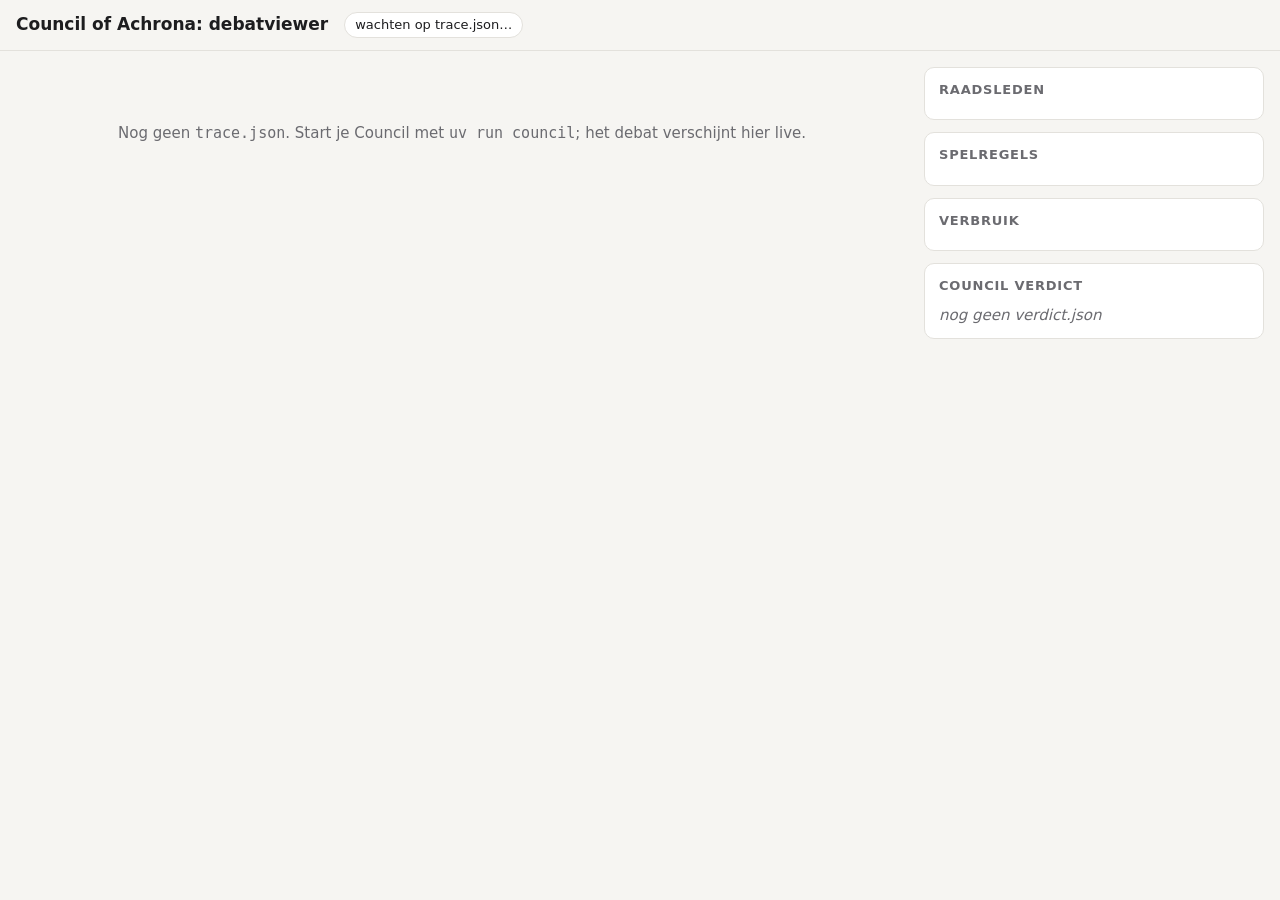
==== viewer.html @ c3563816 "Initial commit" ====
<!doctype html>
<html lang="nl">
<head>
<meta charset="utf-8">
<meta name="viewport" content="width=device-width, initial-scale=1">
<title>Council-debatviewer</title>
<style>
  :root {
    --bg: #f6f5f2; --paneel: #ffffff; --tekst: #1d1d1f; --zacht: #6b6b70; --lijn: #e3e1dc;
    --waarschuwing: #b45309; --fout: #b91c1c; --ok: #15803d;
    --archmage: #6d4aff; --engineer: #c2780a; --guardian_keeper: #0b84c4; --historian: #8a5a12;
    --oracle: #c0266d; --beast_master: #15803d; --koning: #475569; --mens: #b91c1c;
  }
  @media (prefers-color-scheme: dark) {
    :root:not([data-theme="light"]) {
      --bg: #141416; --paneel: #1d1d21; --tekst: #ececef; --zacht: #9a9aa3; --lijn: #2e2e34;
      --waarschuwing: #f59e0b; --fout: #f87171; --ok: #4ade80;
      --archmage: #a28bff; --engineer: #fbbf24; --guardian_keeper: #38bdf8; --historian: #d6a35c;
      --oracle: #f472b6; --beast_master: #4ade80; --koning: #a3b1c6; --mens: #f87171;
    }
  }
  * { box-sizing: border-box; }
  body { margin: 0; background: var(--bg); color: var(--tekst); font: 15px/1.5 system-ui, -apple-system, "Segoe UI", sans-serif; }
  header { position: sticky; top: 0; z-index: 2; background: var(--bg); border-bottom: 1px solid var(--lijn); padding: 12px 16px; display: flex; flex-wrap: wrap; gap: 8px 16px; align-items: center; }
  header h1 { font-size: 17px; margin: 0; font-weight: 650; }
  .pil { font-size: 13px; padding: 2px 10px; border-radius: 999px; border: 1px solid var(--lijn); background: var(--paneel); }
  .pil.bezig { border-color: var(--waarschuwing); color: var(--waarschuwing); }
  .pil.klaar { border-color: var(--ok); color: var(--ok); }
  .runid { color: var(--zacht); font-size: 12px; font-family: ui-monospace, monospace; word-break: break-all; }
  main { display: grid; grid-template-columns: minmax(0, 1fr) 340px; gap: 16px; padding: 16px; max-width: 1400px; margin: 0 auto; }
  @media (max-width: 900px) { main { grid-template-columns: minmax(0, 1fr); } aside { order: -1; } }
  .ronde { margin: 18px 0 8px; font-size: 12px; text-transform: uppercase; letter-spacing: .08em; color: var(--zacht); }
  .beurt { background: var(--paneel); border: 1px solid var(--lijn); border-left: 4px solid var(--kleur); border-radius: 10px; padding: 10px 14px; margin: 8px 0; }
  .beurt .wie { font-weight: 650; color: var(--kleur); font-size: 14px; display: flex; gap: 8px; align-items: baseline; flex-wrap: wrap; }
  .beurt .nr { color: var(--zacht); font-weight: 400; font-size: 12px; }
  .beurt .tekst { margin-top: 4px; overflow-wrap: anywhere; }
  .klein { background: transparent; border-style: dashed; padding: 6px 12px; font-size: 13px; color: var(--zacht); }
  .klein code { color: var(--tekst); }
  .vlag { color: var(--fout); font-weight: 600; font-size: 12px; }
  .id { display: inline-block; font-family: ui-monospace, monospace; font-size: 12px; padding: 0 5px; border-radius: 5px; background: color-mix(in srgb, var(--kleur-id) 16%, transparent); color: var(--kleur-id); border: 1px solid color-mix(in srgb, var(--kleur-id) 40%, transparent); }
  .id.raar { outline: 2px dotted var(--waarschuwing); }
  .denkt { border-style: dashed; animation: puls 1.4s ease-in-out infinite; }
  @keyframes puls { 50% { opacity: .55; } }
  aside section { background: var(--paneel); border: 1px solid var(--lijn); border-radius: 10px; padding: 12px 14px; margin-bottom: 12px; }
  aside h2 { font-size: 13px; text-transform: uppercase; letter-spacing: .06em; color: var(--zacht); margin: 0 0 8px; }
  .lid { display: grid; grid-template-columns: 12px 1fr auto; gap: 8px; align-items: center; font-size: 14px; padding: 2px 0; }
  .stip { width: 12px; height: 12px; border-radius: 50%; background: var(--kleur); }
  .getal { color: var(--zacht); font-size: 12px; font-variant-numeric: tabular-nums; }
  table { width: 100%; border-collapse: collapse; font-size: 13px; font-variant-numeric: tabular-nums; }
  td { padding: 2px 0; } td:last-child { text-align: right; }
  .check { font-size: 13px; padding: 2px 0; }
  .check.ok::before { content: "✓ "; color: var(--ok); }
  .check.fout::before { content: "✗ "; color: var(--fout); }
  .check.let::before { content: "! "; color: var(--waarschuwing); }
  .slot { margin: 6px 0; font-size: 13px; }
  .slot b { display: block; font-size: 12px; color: var(--zacht); text-transform: uppercase; letter-spacing: .05em; }
  .leeg { color: var(--zacht); font-style: italic; }
  ol { padding-left: 18px; margin: 4px 0; font-size: 13px; }
  .melding { padding: 40px 16px; text-align: center; color: var(--zacht); }
</style>
</head>
<body>
<header>
  <h1>Council of Achrona: debatviewer</h1>
  <span id="status" class="pil">wachten op trace.json…</span>
  <span id="runid" class="runid"></span>
</header>
<main>
  <div id="debat"><p class="melding">Nog geen <code>trace.json</code>. Start je Council met <code>uv run council</code>; het debat verschijnt hier live.</p></div>
  <aside>
    <section><h2>Raadsleden</h2><div id="leden"></div></section>
    <section><h2>Spelregels</h2><div id="checks"></div></section>
    <section><h2>Verbruik</h2><div id="verbruik"></div></section>
    <section><h2>Council Verdict</h2><div id="verdict"><span class="leeg">nog geen verdict.json</span></div></section>
  </aside>
</main>
<script>
const NAMEN = { archmage: "Archmage", engineer: "Engineer", guardian_keeper: "Guardian Keeper", historian: "Historian",
  oracle: "Oracle", beast_master: "Beast Master", koning: "Koning", mens: "Mens" };
const BEURTENBUDGET = 10;
const PREFIX = { ARC: "archmage", ENG: "engineer", GUA: "guardian_keeper", HIS: "historian", ORA: "oracle", BEA: "beast_master" };
const ID_RE = /\b(ARC|ENG|GUA|HIS|ORA|BEA)([-\u2010-\u2015\u2212])(\d{3})\b/g;
let vorige = "";

const esc = s => String(s ?? "").replace(/[&<>"]/g, c => ({ "&": "&amp;", "<": "&lt;", ">": "&gt;", '"': "&quot;" }[c]));
const kleur = rol => `var(--${NAMEN[rol] ? rol : "koning"})`;

function opmaak(tekst) {
  return esc(tekst)
    .replace(/^#{1,4}\s*(.+)$/gm, "<strong>$1</strong>")
    .replace(/\*\*(.+?)\*\*/g, "<strong>$1</strong>")
    .replace(ID_RE, (m, p, streep, n) => {
      const raar = streep !== "-";
      return `<span class="id${raar ? " raar" : ""}" style="--kleur-id:${kleur(PREFIX[p])}" title="${raar ? "Geen gewoon koppelteken: dit ID faalt op het schema" : NAMEN[PREFIX[p]]}">${p}-${n}</span>`;
    })
    .replace(/\n/g, "<br>");
}

function ids(tekst) {
  return [...String(tekst ?? "").matchAll(ID_RE)].map(m => ({ id: `${m[1]}-${m[3]}`, raar: m[2] !== "-" }));
}

function render(trace, verdict) {
  const status = document.getElementById("status");
  const bezig = trace.status === "bezig";
  status.className = "pil " + (bezig ? "bezig" : "klaar");
  status.textContent = bezig ? `bezig${trace.aan_het_woord ? " · " + (NAMEN[trace.aan_het_woord] || trace.aan_het_woord) + " is aan het woord" : ""}` : "klaar";
  document.getElementById("runid").textContent = trace.run_id || "";

  // Debat per ronde
  const beurten = trace.beurten || [];
  let html = "", ronde = null;
  const telling = {}, padfouten = [], koningTools = [], vreemdeIds = [], zonderRoutering = [];
  let toegewezen = null, raadslidBeurten = 0;
  for (const b of beurten) {
    if (b.ronde !== ronde) {
      ronde = b.ronde;
      html += `<div class="ronde">${ronde === 0 ? "Voorbereiding" : b.spreker === "koning" && b.soort === "bericht" ? "Koning" : "Ronde " + ronde}</div>`;
    }
    const t = telling[b.spreker] ??= { berichten: 0, tools: 0, ids: new Set() };
    const stijl = `style="--kleur:${kleur(b.spreker)}"`;
    if (b.soort === "routering") {
      toegewezen = b.aan;
      const wie = `<span style="color:${kleur(b.spreker)}">${esc(NAMEN[b.spreker] || b.spreker)}</span>`;
      const open = (b.open_vragen || []).length ? `<br>Open vragen: ${b.open_vragen.map(v => opmaak(v)).join(" · ")}` : "";
      html += b.aan
        ? `<div class="beurt klein" ${stijl}>${wie} → <b style="color:${kleur(b.aan)}">${esc(NAMEN[b.aan] || b.aan)}</b>: ${opmaak(b.vraag)}<br>Waarom: ${opmaak(b.reden)}${open}</div>`
        : `<div class="beurt klein" ${stijl}>${wie} stopt het debat. Waarom: ${opmaak(b.reden)}${open}</div>`;
      continue;
    }
    if (b.soort === "bericht" && NAMEN[b.spreker] && !["koning", "mens"].includes(b.spreker)) {
      raadslidBeurten++;
      if (toegewezen !== b.spreker) zonderRoutering.push(b.nr);
      toegewezen = null;
    }
    if (b.soort === "bericht") {
      t.berichten++;
      for (const x of ids(b.tekst)) { t.ids.add(x.id); if (x.raar) vreemdeIds.push(x.id); }
      html += `<div class="beurt" ${stijl}><div class="wie">${esc(NAMEN[b.spreker] || b.spreker)}<span class="nr">#${b.nr}${b.aan ? " → " + esc(NAMEN[b.aan] || b.aan) : ""}</span></div><div class="tekst">${opmaak(b.tekst)}</div></div>`;
    } else {
      t.tools++;
      let vlag = "";
      if (b.soort === "toolcall") {
        if (b.spreker === "koning") { koningTools.push(b.nr); vlag = ` <span class="vlag">Koning leest een Kennisbron</span>`; }
        else if (b.pad && !b.pad.includes(`/${b.spreker}/`)) { padfouten.push(b.nr); vlag = ` <span class="vlag">pad van een andere Rol</span>`; }
      }
      if (b.soort === "bestand" && b.bestand && !b.bestand.startsWith(b.spreker + "/")) { padfouten.push(b.nr); vlag = ` <span class="vlag">bestand van een andere Rol</span>`; }
      const wat = b.soort === "toolcall"
        ? `🔎 <code>${esc(b.tool)}(${esc(Object.entries(b.argumenten || {}).map(([k, v]) => `${k}=${JSON.stringify(v)}`).join(", "))})</code>`
        : `📄 <code>${esc(b.bestand)}</code> in de prompt`;
      html += `<div class="beurt klein" ${stijl}><span style="color:${kleur(b.spreker)}">${esc(NAMEN[b.spreker] || b.spreker)}</span> · ${wat}${vlag}</div>`;
    }
  }
  if (bezig && trace.aan_het_woord) {
    html += `<div class="beurt denkt" style="--kleur:${kleur(trace.aan_het_woord)}"><div class="wie">${esc(NAMEN[trace.aan_het_woord] || trace.aan_het_woord)}</div><div class="tekst leeg">denkt na…</div></div>`;
  }
  for (const g of trace.geschillen || []) {
    html += `<div class="ronde">Geschil</div><div class="beurt" style="--kleur:var(--koning)"><div class="wie">${esc(g.onderwerp)}</div><div class="tekst">${Object.entries(g.standpunten || {}).map(([r, s]) => `<b style="color:${kleur(r)}">${esc(NAMEN[r] || r)}</b>: ${opmaak(s)}`).join("<br>")}<br><b>Uitkomst:</b> ${g.uitkomst ? opmaak(g.uitkomst) : '<span class="leeg">niet beslecht</span>'} ${(g.bewijs || []).map(i => opmaak(i)).join(" ")}</div></div>`;
  }
  const debat = document.getElementById("debat");
  const onderaan = window.innerHeight + window.scrollY >= document.body.scrollHeight - 80;
  debat.innerHTML = html || '<p class="melding">De run is gestart; de eerste beurt komt eraan.</p>';
  if (bezig && onderaan) window.scrollTo(0, document.body.scrollHeight);

  // Raadsleden
  document.getElementById("leden").innerHTML = [...(trace.raadsleden || []), "koning"].map(r => {
    const t = telling[r] || { berichten: 0, tools: 0, ids: new Set() };
    return `<div class="lid" style="--kleur:${kleur(r)}"><span class="stip"></span><span>${esc(NAMEN[r] || r)}</span><span class="getal">${t.berichten} ber · ${t.tools} bron · ${t.ids.size} ID's</span></div>`;
  }).join("");

  // Spelregels
  const zonderBron = (trace.raadsleden || []).filter(r => !(telling[r]?.tools));
  const checks = [
    [padfouten.length ? "fout" : "ok", padfouten.length ? `Kennisbron van een andere Rol gelezen (beurt ${padfouten.join(", ")})` : "Elk Raadslid las alleen de eigen Kennisbron"],
    [koningTools.length ? "fout" : "ok", koningTools.length ? `Koning las een Kennisbron (beurt ${koningTools.join(", ")})` : "Koning las geen Kennisbron"],
    [zonderBron.length ? "let" : "ok", zonderBron.length ? `Zonder bron: ${zonderBron.map(r => NAMEN[r] || r).join(", ")}` : "Elk Raadslid raadpleegde een bron"],
    [vreemdeIds.length ? "let" : "ok", vreemdeIds.length ? `ID's met een vreemd koppelteken: ${[...new Set(vreemdeIds)].join(", ")}` : "ID's in de juiste vorm"],
    [(trace.raadsleden || []).length >= 3 ? "ok" : "let", `${(trace.raadsleden || []).length} Rollen (minimum 3)`],
    [raadslidBeurten > BEURTENBUDGET ? "fout" : "ok", `${raadslidBeurten} van ${BEURTENBUDGET} Raadslid-beurten (Beurtenbudget)`],
    [zonderRoutering.length ? "fout" : "ok", zonderRoutering.length ? `Raadslid-beurt zonder Routering ervoor (beurt ${zonderRoutering.join(", ")})` : "Elke Raadslid-beurt had een Routering"],
  ];
  document.getElementById("checks").innerHTML = checks.map(([k, t]) => `<div class="check ${k}">${esc(t)}</div>`).join("");

  // Verbruik
  const v = trace.verbruik || {};
  document.getElementById("verbruik").innerHTML = Object.keys(v).length
    ? `<table>${Object.entries(v).map(([m, x]) => `<tr><td>${esc(m)} · ${x.beurten ?? x.calls} beurten</td><td>${(x.invoer || 0).toLocaleString("nl-BE")} in · ${(x.uitvoer || 0).toLocaleString("nl-BE")} uit</td></tr>`).join("")}</table>`
    : '<span class="leeg">nog geen calls</span>';

  // Verdict
  const vd = document.getElementById("verdict");
  if (!verdict || verdict.run_id !== trace.run_id) {
    vd.innerHTML = `<span class="leeg">${verdict ? "verdict.json hoort bij een andere run" : bezig ? "komt na de Koning" : "geen verdict.json"}</span>`;
  } else {
    const slot = (naam, s) => `<div class="slot"><b>${naam}</b>${s?.bewering ? opmaak(s.bewering) + " " + (s.bewijs || []).map(i => opmaak(i)).join(" ") : '<span class="leeg">onbekend (null)</span>'}</div>`;
    const o = verdict.oorzaak || {};
    vd.innerHTML = `<div class="slot"><b>Samenvatting</b>${verdict.samenvatting === "TODO" ? '<span class="leeg">TODO</span>' : opmaak(verdict.samenvatting)}</div>`
      + slot("Ingreep", o.ingreep) + slot("Mechanisme", o.mechanisme) + slot("Verloop", o.verloop)
      + `<div class="slot"><b>Herstelplan</b><ol>${(verdict.acties || []).map(a => `<li>${opmaak(a.actie)}</li>`).join("")}</ol></div>`
      + `<div class="slot"><b>Risico's</b><ol>${(verdict.risicos || []).map(r => `<li>${opmaak(r.risico)}</li>`).join("")}</ol></div>`;
  }
}

async function haal(pad) {
  try { const r = await fetch(pad, { cache: "no-store" }); return r.ok ? await r.text() : null; } catch { return null; }
}

async function lus() {
  const [t, v] = await Promise.all([haal("trace.json"), haal("verdict.json")]);
  if (t && t + (v || "") !== vorige) {
    vorige = t + (v || "");
    try { render(JSON.parse(t), v ? JSON.parse(v) : null); } catch { /* bestand half geschreven: volgende ronde opnieuw */ }
  }
  setTimeout(lus, 1500);
}
lus();
</script>
</body>
</html>
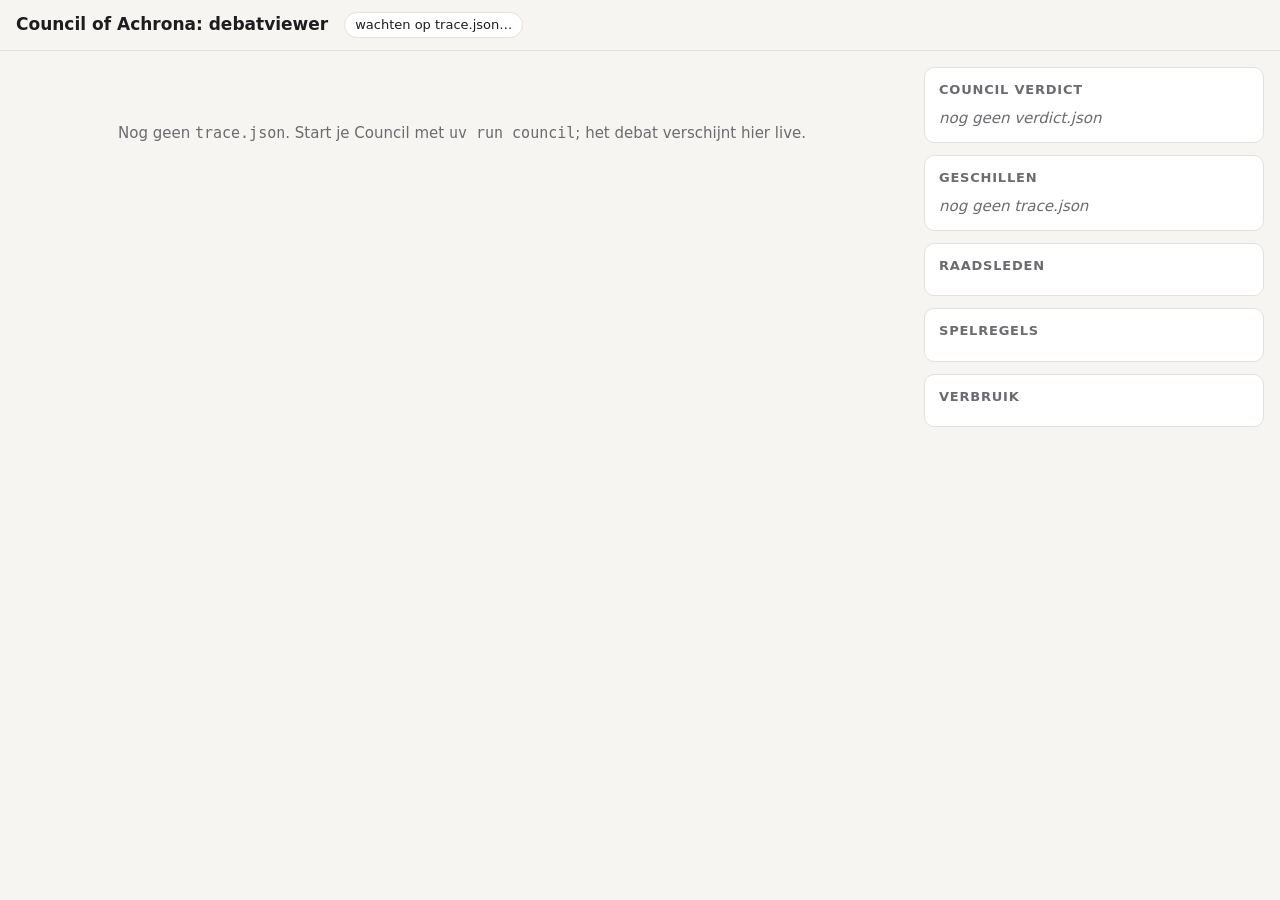
==== commit e1d9e9bf: "Viewer: dashboard met beurten/10, onderzoeksvraag, reden, open vragen, geschillen en zekerheid Co-Au" ====
--- a/viewer.html
+++ b/viewer.html
@@ -57,6 +57,41 @@
   .leeg { color: var(--zacht); font-style: italic; }
   ol { padding-left: 18px; margin: 4px 0; font-size: 13px; }
   .melding { padding: 40px 16px; text-align: center; color: var(--zacht); }
+  /* Dashboard: beurten, onderzoeksvraag, open vragen */
+  .kolom { min-width: 0; }
+  #dashboard { position: sticky; top: var(--kop, 49px); z-index: 1; background: var(--bg); padding-bottom: 8px; }
+  #dashboard:empty { display: none; }
+  .dash { display: grid; grid-template-columns: 180px minmax(0, 1.3fr) minmax(0, 1fr); gap: 12px; }
+  @media (max-width: 1100px) { #dashboard { position: static; } .dash { grid-template-columns: minmax(0, 1fr); } }
+  .kaart { background: var(--paneel); border: 1px solid var(--lijn); border-radius: 10px; padding: 12px 14px; min-width: 0; }
+  .kaart h2 { font-size: 13px; text-transform: uppercase; letter-spacing: .06em; color: var(--zacht); margin: 0 0 6px; display: flex; justify-content: space-between; gap: 8px; }
+  .groot { font-size: 34px; font-weight: 700; line-height: 1.1; font-variant-numeric: tabular-nums; }
+  .groot span { font-size: 18px; font-weight: 500; color: var(--zacht); }
+  .segmenten { display: grid; grid-template-columns: repeat(10, 1fr); gap: 3px; margin: 8px 0 6px; }
+  .segmenten i { height: 10px; border-radius: 3px; background: var(--lijn); }
+  .segmenten i.vol { background: var(--kleur); }
+  .aanwie { font-size: 13px; color: var(--zacht); }
+  .vraagtekst { font-size: 16px; font-weight: 600; margin: 4px 0 8px; overflow-wrap: anywhere; }
+  .reden { font-size: 13px; border-left: 3px solid var(--lijn); padding-left: 8px; overflow-wrap: anywhere; }
+  .reden b { display: block; font-size: 11px; text-transform: uppercase; letter-spacing: .05em; color: var(--zacht); }
+  ul.open { margin: 0; padding-left: 18px; font-size: 13px; max-height: 170px; overflow: auto; }
+  ul.open li { margin: 2px 0; overflow-wrap: anywhere; }
+  .label { font-size: 10px; font-weight: 650; text-transform: uppercase; letter-spacing: .05em; padding: 0 5px; border-radius: 4px; margin-left: 4px; vertical-align: 1px; }
+  .label.nieuw { background: color-mix(in srgb, var(--waarschuwing) 18%, transparent); color: var(--waarschuwing); }
+  .label.ok { background: color-mix(in srgb, var(--ok) 18%, transparent); color: var(--ok); }
+  .label.open { background: color-mix(in srgb, var(--fout) 15%, transparent); color: var(--fout); }
+  li.afgevinkt { text-decoration: line-through; color: var(--zacht); }
+  /* Geschillen en zekerheid */
+  .geschil { display: block; color: inherit; text-decoration: none; font-size: 13px; padding: 6px 0; border-top: 1px solid var(--lijn); }
+  .geschil:first-child { border-top: 0; padding-top: 0; }
+  .geschil:hover .onderwerp { text-decoration: underline; }
+  .geschil .onderwerp { font-weight: 600; }
+  .stipjes { display: inline-flex; gap: 3px; margin-right: 4px; vertical-align: 1px; }
+  .stipjes i { width: 8px; height: 8px; border-radius: 50%; background: var(--kleur); }
+  .zeker { display: grid; grid-template-columns: 1fr auto; gap: 8px; align-items: center; margin-top: 4px; }
+  .meter { height: 8px; background: var(--lijn); border-radius: 4px; overflow: hidden; }
+  .meter i { display: block; height: 100%; background: var(--k); border-radius: 4px; }
+  .doel { scroll-margin-top: 260px; }
 </style>
 </head>
 <body>
@@ -66,12 +101,16 @@
   <span id="runid" class="runid"></span>
 </header>
 <main>
-  <div id="debat"><p class="melding">Nog geen <code>trace.json</code>. Start je Council met <code>uv run council</code>; het debat verschijnt hier live.</p></div>
+  <div class="kolom">
+    <div id="dashboard"></div>
+    <div id="debat"><p class="melding">Nog geen <code>trace.json</code>. Start je Council met <code>uv run council</code>; het debat verschijnt hier live.</p></div>
+  </div>
   <aside>
+    <section><h2>Council Verdict</h2><div id="verdict"><span class="leeg">nog geen verdict.json</span></div></section>
+    <section><h2>Geschillen</h2><div id="geschillen"><span class="leeg">nog geen trace.json</span></div></section>
     <section><h2>Raadsleden</h2><div id="leden"></div></section>
     <section><h2>Spelregels</h2><div id="checks"></div></section>
     <section><h2>Verbruik</h2><div id="verbruik"></div></section>
-    <section><h2>Council Verdict</h2><div id="verdict"><span class="leeg">nog geen verdict.json</span></div></section>
   </aside>
 </main>
 <script>
@@ -154,13 +193,57 @@
   if (bezig && trace.aan_het_woord) {
     html += `<div class="beurt denkt" style="--kleur:${kleur(trace.aan_het_woord)}"><div class="wie">${esc(NAMEN[trace.aan_het_woord] || trace.aan_het_woord)}</div><div class="tekst leeg">denkt na…</div></div>`;
   }
-  for (const g of trace.geschillen || []) {
-    html += `<div class="ronde">Geschil</div><div class="beurt" style="--kleur:var(--koning)"><div class="wie">${esc(g.onderwerp)}</div><div class="tekst">${Object.entries(g.standpunten || {}).map(([r, s]) => `<b style="color:${kleur(r)}">${esc(NAMEN[r] || r)}</b>: ${opmaak(s)}`).join("<br>")}<br><b>Uitkomst:</b> ${g.uitkomst ? opmaak(g.uitkomst) : '<span class="leeg">niet beslecht</span>'} ${(g.bewijs || []).map(i => opmaak(i)).join(" ")}</div></div>`;
+  for (const [gi, g] of (trace.geschillen || []).entries()) {
+    html += `<div class="ronde">Geschil ${gi + 1}</div><div class="beurt doel" id="geschil-${gi + 1}" style="--kleur:var(--koning)"><div class="wie">${esc(g.onderwerp)}</div><div class="tekst">${Object.entries(g.standpunten || {}).map(([r, s]) => `<b style="color:${kleur(r)}">${esc(NAMEN[r] || r)}</b>: ${opmaak(s)}`).join("<br>")}<br><b>Uitkomst:</b> ${g.uitkomst ? opmaak(g.uitkomst) : '<span class="leeg">niet beslecht</span>'} ${(g.bewijs || []).map(i => opmaak(i)).join(" ")}</div></div>`;
   }
   const debat = document.getElementById("debat");
   const onderaan = window.innerHeight + window.scrollY >= document.body.scrollHeight - 80;
   debat.innerHTML = html || '<p class="melding">De run is gestart; de eerste beurt komt eraan.</p>';
   if (bezig && onderaan) window.scrollTo(0, document.body.scrollHeight);
+
+  // Dashboard: beurten/10, huidige onderzoeksvraag + reden, open vragen
+  const routeringen = beurten.filter(b => b.soort === "routering");
+  const laatste = routeringen.at(-1), ervoor = routeringen.at(-2);
+  const sprekers = beurten.filter(b => b.soort === "bericht" && NAMEN[b.spreker] && !["koning", "mens"].includes(b.spreker)).map(b => b.spreker);
+  const gestopt = !!laatste && laatste.aan === null;
+  const zelfGestopt = gestopt && sprekers.length < BEURTENBUDGET;
+  const vasteVolgorde = routeringen.filter(r => r.reden === "vaste volgorde").length;
+  const segmenten = Array.from({ length: BEURTENBUDGET }, (_, i) => sprekers[i]
+    ? `<i class="vol" style="--kleur:${kleur(sprekers[i])}" title="Beurt ${i + 1}: ${esc(NAMEN[sprekers[i]] || sprekers[i])}"></i>` : "<i></i>").join("");
+  const budgetTekst = gestopt
+    ? (zelfGestopt ? `Koning stopte zelf · ${BEURTENBUDGET - sprekers.length} over` : "Beurtenbudget op")
+    : `${Math.max(0, BEURTENBUDGET - sprekers.length)} beurten over`;
+
+  let vraagHtml;
+  if (!laatste) vraagHtml = '<span class="leeg">De Koning heeft nog niemand aan het woord gelaten.</span>';
+  else if (gestopt) vraagHtml = `<div class="aanwie">Routering #${laatste.nr}</div><div class="vraagtekst">De Koning stopt het debat</div><div class="reden"><b>Waarom stoppen</b>${opmaak(laatste.reden)}</div>`;
+  else vraagHtml = `<div class="aanwie">${esc(NAMEN[laatste.spreker] || laatste.spreker)} → <b style="color:${kleur(laatste.aan)}">${esc(NAMEN[laatste.aan] || laatste.aan)}</b> · routering #${laatste.nr}</div>`
+    + `<div class="vraagtekst">${opmaak(laatste.vraag)}</div>`
+    + `<div class="reden"><b>Waarom deze spreker</b>${opmaak(laatste.reden)}${laatste.reden === "vaste volgorde" ? ' <span class="vlag">de Koning kiest nog niet zelf</span>' : ""}</div>`;
+
+  const nu = laatste?.open_vragen, toen = ervoor?.open_vragen || [];
+  let openHtml, openAantal = "";
+  if (!Array.isArray(nu)) openHtml = '<span class="leeg">De Koning houdt (nog) geen open vragen bij.</span>';
+  else {
+    const afgevinkt = toen.filter(v => !nu.includes(v));
+    openAantal = String(nu.length);
+    openHtml = (nu.length
+      ? `<ul class="open">${nu.map(v => `<li>${opmaak(v)}${ervoor && !toen.includes(v) ? '<span class="label nieuw">nieuw</span>' : ""}</li>`).join("")}</ul>`
+      : '<span class="leeg">Geen open vragen meer.</span>')
+      + (afgevinkt.length ? `<div class="getal" style="margin-top:6px">Afgevinkt sinds de vorige keuze</div><ul class="open">${afgevinkt.map(v => `<li class="afgevinkt">${opmaak(v)}</li>`).join("")}</ul>` : "");
+  }
+  document.documentElement.style.setProperty("--kop", document.querySelector("header").offsetHeight + "px");
+  document.getElementById("dashboard").innerHTML = beurten.length ? `<div class="dash">
+    <div class="kaart"><h2>Beurten</h2><div class="groot">${sprekers.length}<span>/${BEURTENBUDGET}</span></div><div class="segmenten">${segmenten}</div><div class="getal">${budgetTekst}</div></div>
+    <div class="kaart"><h2>${gestopt ? "Laatste beslissing" : "Huidige onderzoeksvraag"}</h2>${vraagHtml}</div>
+    <div class="kaart"><h2><span>Open vragen</span><span>${openAantal}</span></h2>${openHtml}</div>
+  </div>` : "";
+
+  // Geschillen
+  const geschillen = trace.geschillen || [];
+  document.getElementById("geschillen").innerHTML = geschillen.length
+    ? geschillen.map((g, i) => `<a class="geschil" href="#geschil-${i + 1}"><span class="stipjes">${Object.keys(g.standpunten || {}).map(r => `<i style="--kleur:${kleur(r)}" title="${esc(NAMEN[r] || r)}"></i>`).join("")}</span><span class="onderwerp">${esc(g.onderwerp)}</span>${g.uitkomst ? '<span class="label ok">beslecht</span>' : '<span class="label open">open</span>'}<br><span class="getal">${Object.keys(g.standpunten || {}).map(r => esc(NAMEN[r] || r)).join(" vs ")}${(g.bewijs || []).length ? " · " + g.bewijs.length + " bewijs-ID's" : ""}</span></a>`).join("")
+    : `<span class="leeg">${bezig ? "De Koning vult de geschillen in na het debat." : "Geen geschillen in deze trace."}</span>`;
 
   // Raadsleden
   document.getElementById("leden").innerHTML = [...(trace.raadsleden || []), "koning"].map(r => {
@@ -178,6 +261,10 @@
     [(trace.raadsleden || []).length >= 3 ? "ok" : "let", `${(trace.raadsleden || []).length} Rollen (minimum 3)`],
     [raadslidBeurten > BEURTENBUDGET ? "fout" : "ok", `${raadslidBeurten} van ${BEURTENBUDGET} Raadslid-beurten (Beurtenbudget)`],
     [zonderRoutering.length ? "fout" : "ok", zonderRoutering.length ? `Raadslid-beurt zonder Routering ervoor (beurt ${zonderRoutering.join(", ")})` : "Elke Raadslid-beurt had een Routering"],
+    [vasteVolgorde ? "let" : "ok", vasteVolgorde ? `${vasteVolgorde} keer "vaste volgorde": de Koning kiest nog niet zelf` : "Elke Routering heeft een eigen reden"],
+    [routeringen.some(r => Array.isArray(r.open_vragen)) ? "ok" : "let", routeringen.some(r => Array.isArray(r.open_vragen)) ? "Koning houdt open vragen bij" : "Geen open vragen in de Routeringen"],
+    ...(gestopt ? [[zelfGestopt ? "ok" : "let", zelfGestopt ? "Koning stopte zelf vóór het budget op was" : "Debat stopte pas toen het budget op was"]] : []),
+    ...(!bezig ? [[geschillen.length ? "ok" : "let", geschillen.length ? `${geschillen.length} geschil(len) in de trace` : "Geen geschillen in de trace"]] : []),
   ];
   document.getElementById("checks").innerHTML = checks.map(([k, t]) => `<div class="check ${k}">${esc(t)}</div>`).join("");
 
@@ -192,12 +279,20 @@
   if (!verdict || verdict.run_id !== trace.run_id) {
     vd.innerHTML = `<span class="leeg">${verdict ? "verdict.json hoort bij een andere run" : bezig ? "komt na de Koning" : "geen verdict.json"}</span>`;
   } else {
-    const slot = (naam, s) => `<div class="slot"><b>${naam}</b>${s?.bewering ? opmaak(s.bewering) + " " + (s.bewijs || []).map(i => opmaak(i)).join(" ") : '<span class="leeg">onbekend (null)</span>'}</div>`;
+    const zekerheid = s => {
+      if (typeof s?.zekerheid !== "number") return '<div class="getal">zekerheid: niet opgegeven</div>';
+      const p = Math.round(Math.min(1, Math.max(0, s.zekerheid)) * 100);
+      const k = p >= 70 ? "var(--ok)" : p >= 40 ? "var(--waarschuwing)" : "var(--fout)";
+      return `<div class="zeker" title="zekerheid ${s.zekerheid}"><div class="meter"><i style="width:${p}%;--k:${k}"></i></div><span class="getal">${p}% zeker</span></div>`;
+    };
+    const slot = (naam, s) => `<div class="slot"><b>${naam}</b>${s?.bewering ? opmaak(s.bewering) + " " + (s.bewijs || []).map(i => opmaak(i)).join(" ") : '<span class="leeg">onbekend (null)</span>'}${zekerheid(s)}</div>`;
+    const vs = verdict.voorspelling;
+    const voorspelling = vs ? `<div class="slot"><b>Voorspelling · dag ${esc(vs.dag)}</b>${opmaak(vs.bewering)} ${(vs.bewijs || []).map(i => opmaak(i)).join(" ")}</div>` : "";
     const o = verdict.oorzaak || {};
     vd.innerHTML = `<div class="slot"><b>Samenvatting</b>${verdict.samenvatting === "TODO" ? '<span class="leeg">TODO</span>' : opmaak(verdict.samenvatting)}</div>`
       + slot("Ingreep", o.ingreep) + slot("Mechanisme", o.mechanisme) + slot("Verloop", o.verloop)
       + `<div class="slot"><b>Herstelplan</b><ol>${(verdict.acties || []).map(a => `<li>${opmaak(a.actie)}</li>`).join("")}</ol></div>`
-      + `<div class="slot"><b>Risico's</b><ol>${(verdict.risicos || []).map(r => `<li>${opmaak(r.risico)}</li>`).join("")}</ol></div>`;
+      + `<div class="slot"><b>Risico's</b><ol>${(verdict.risicos || []).map(r => `<li>${opmaak(r.risico)}</li>`).join("")}</ol></div>` + voorspelling;
   }
 }
 
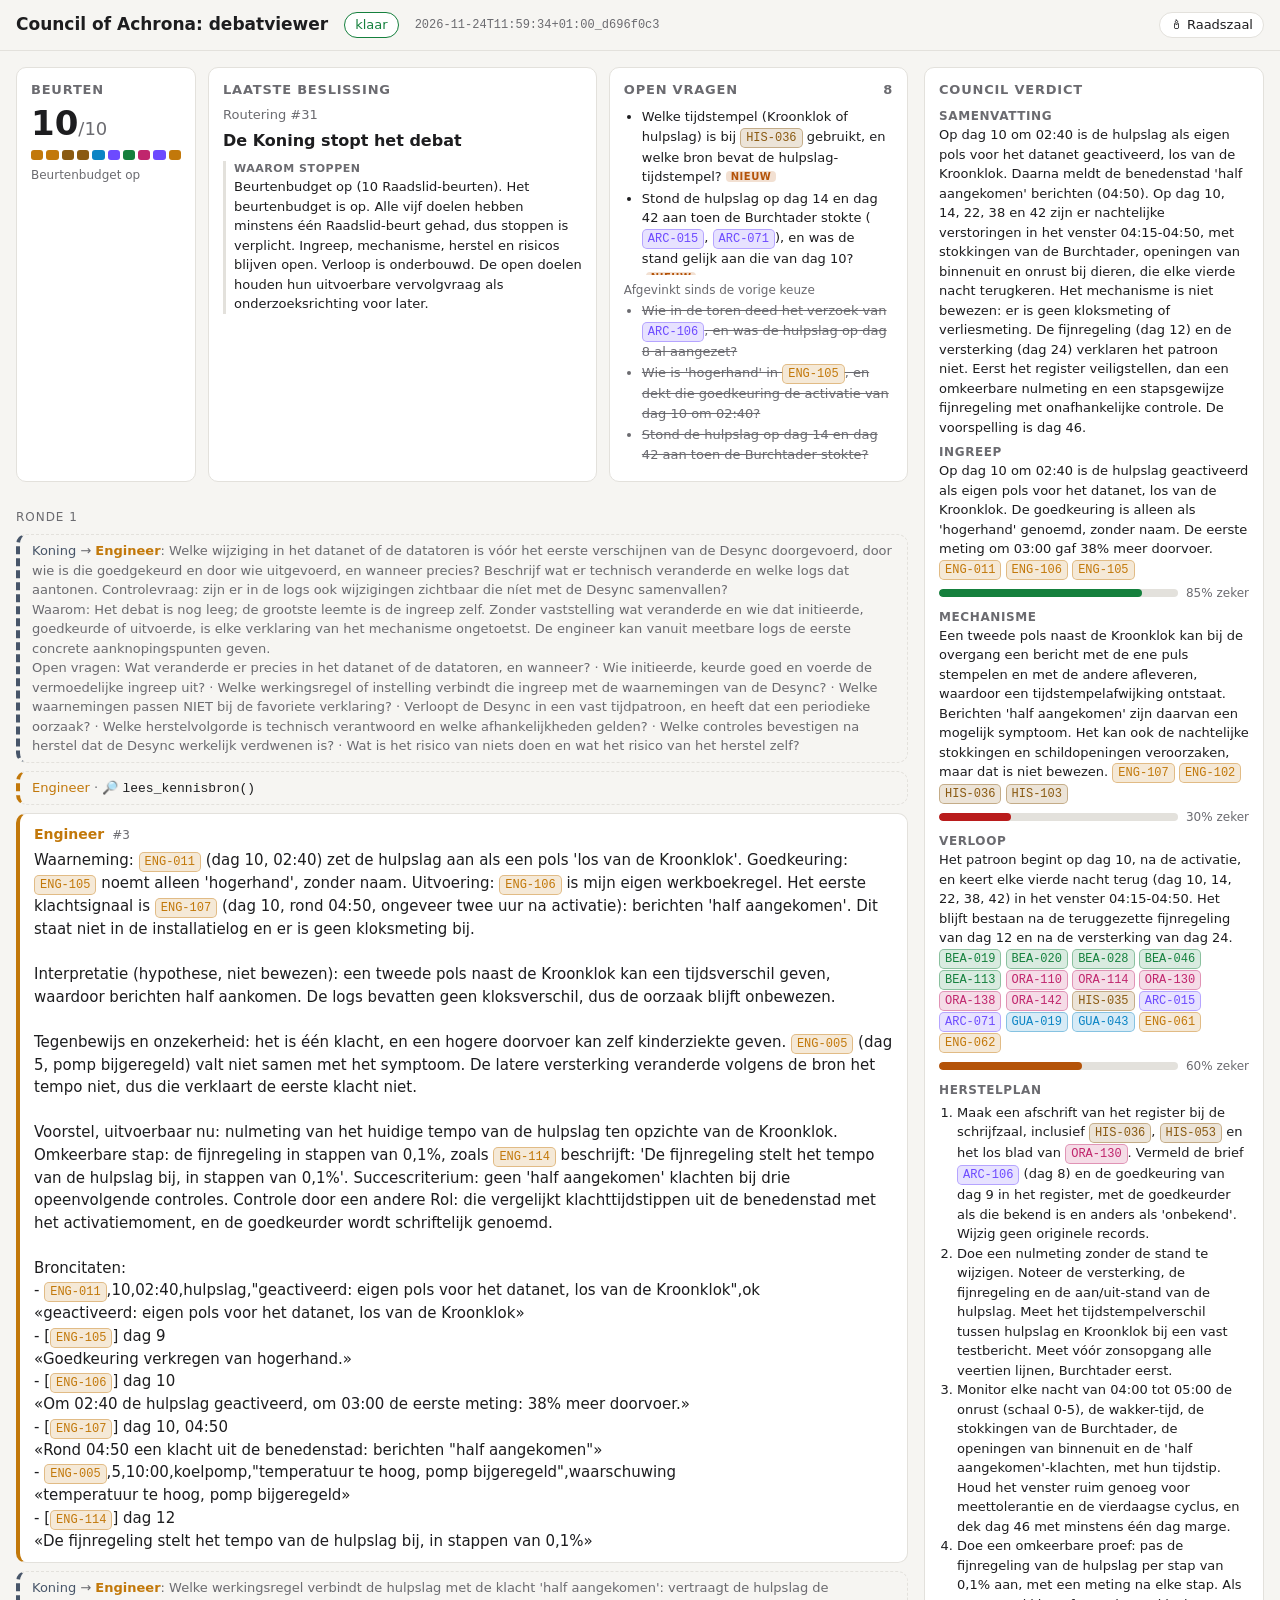
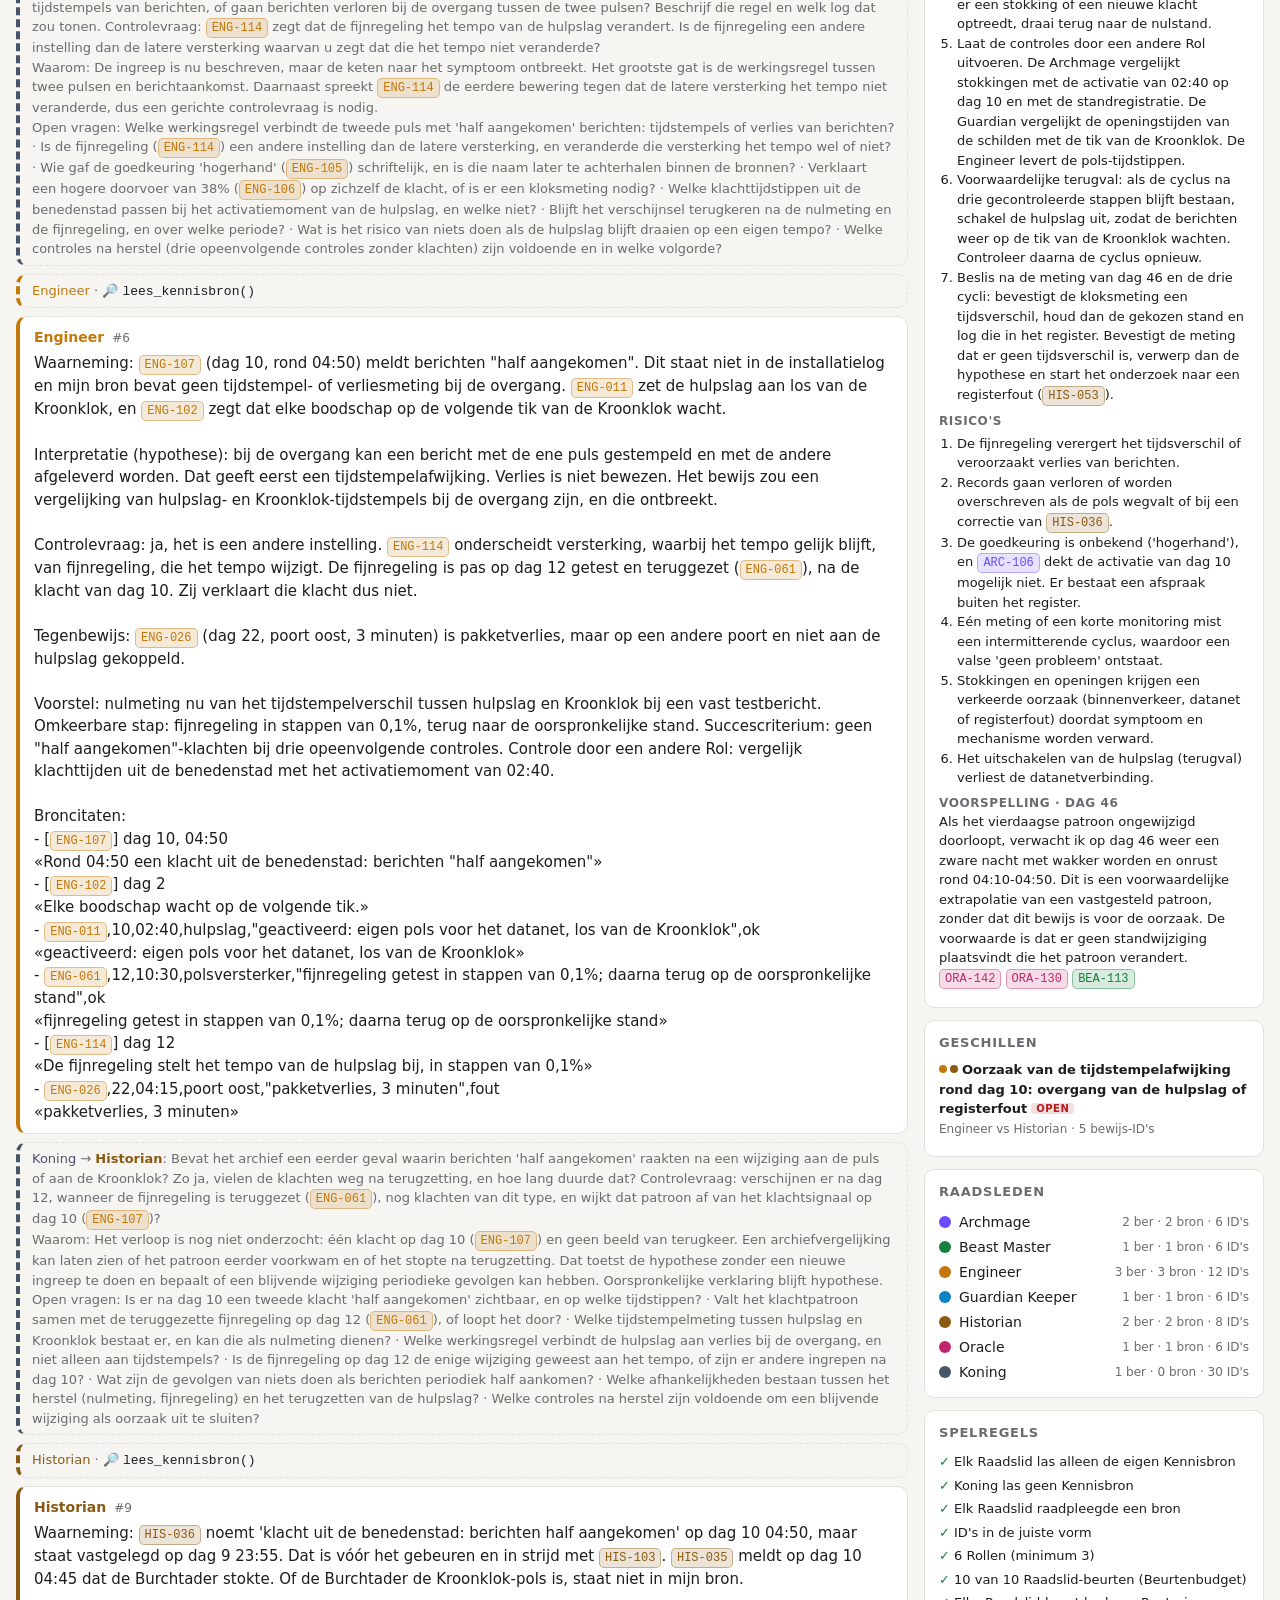
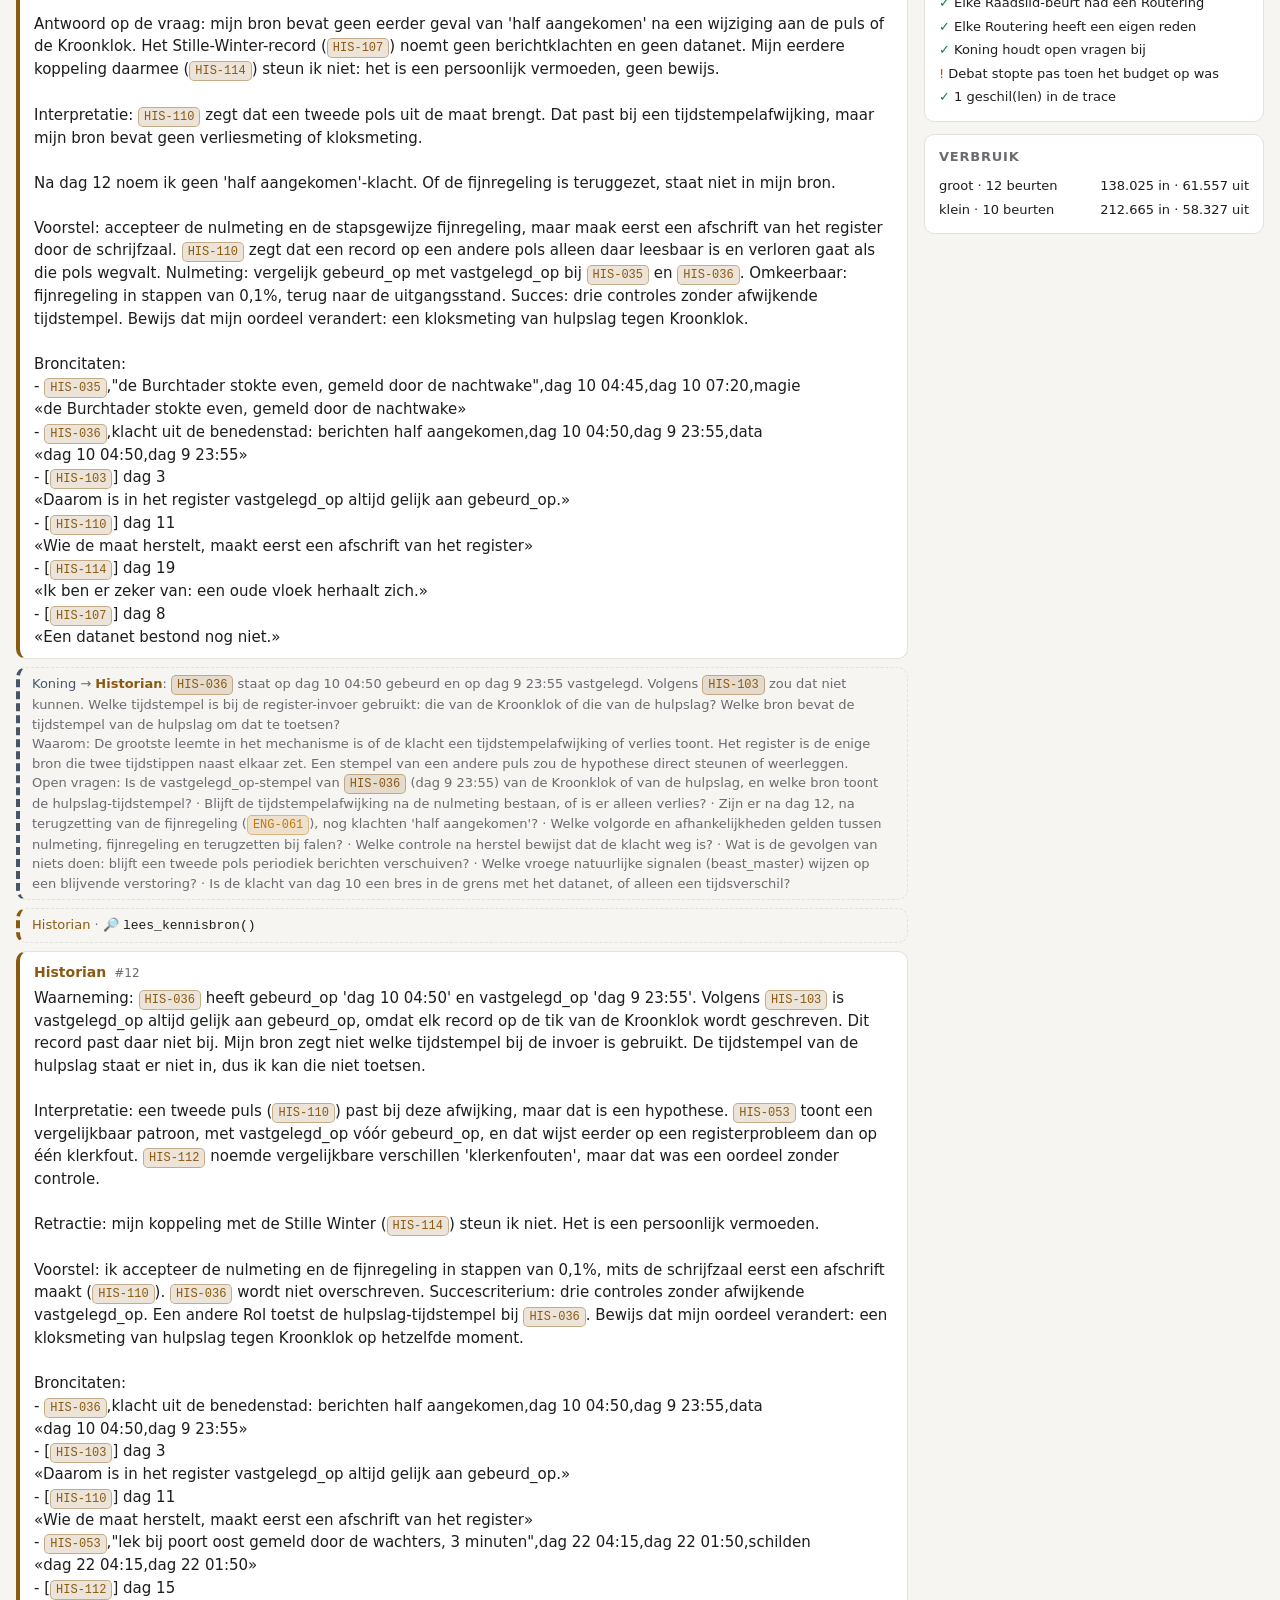
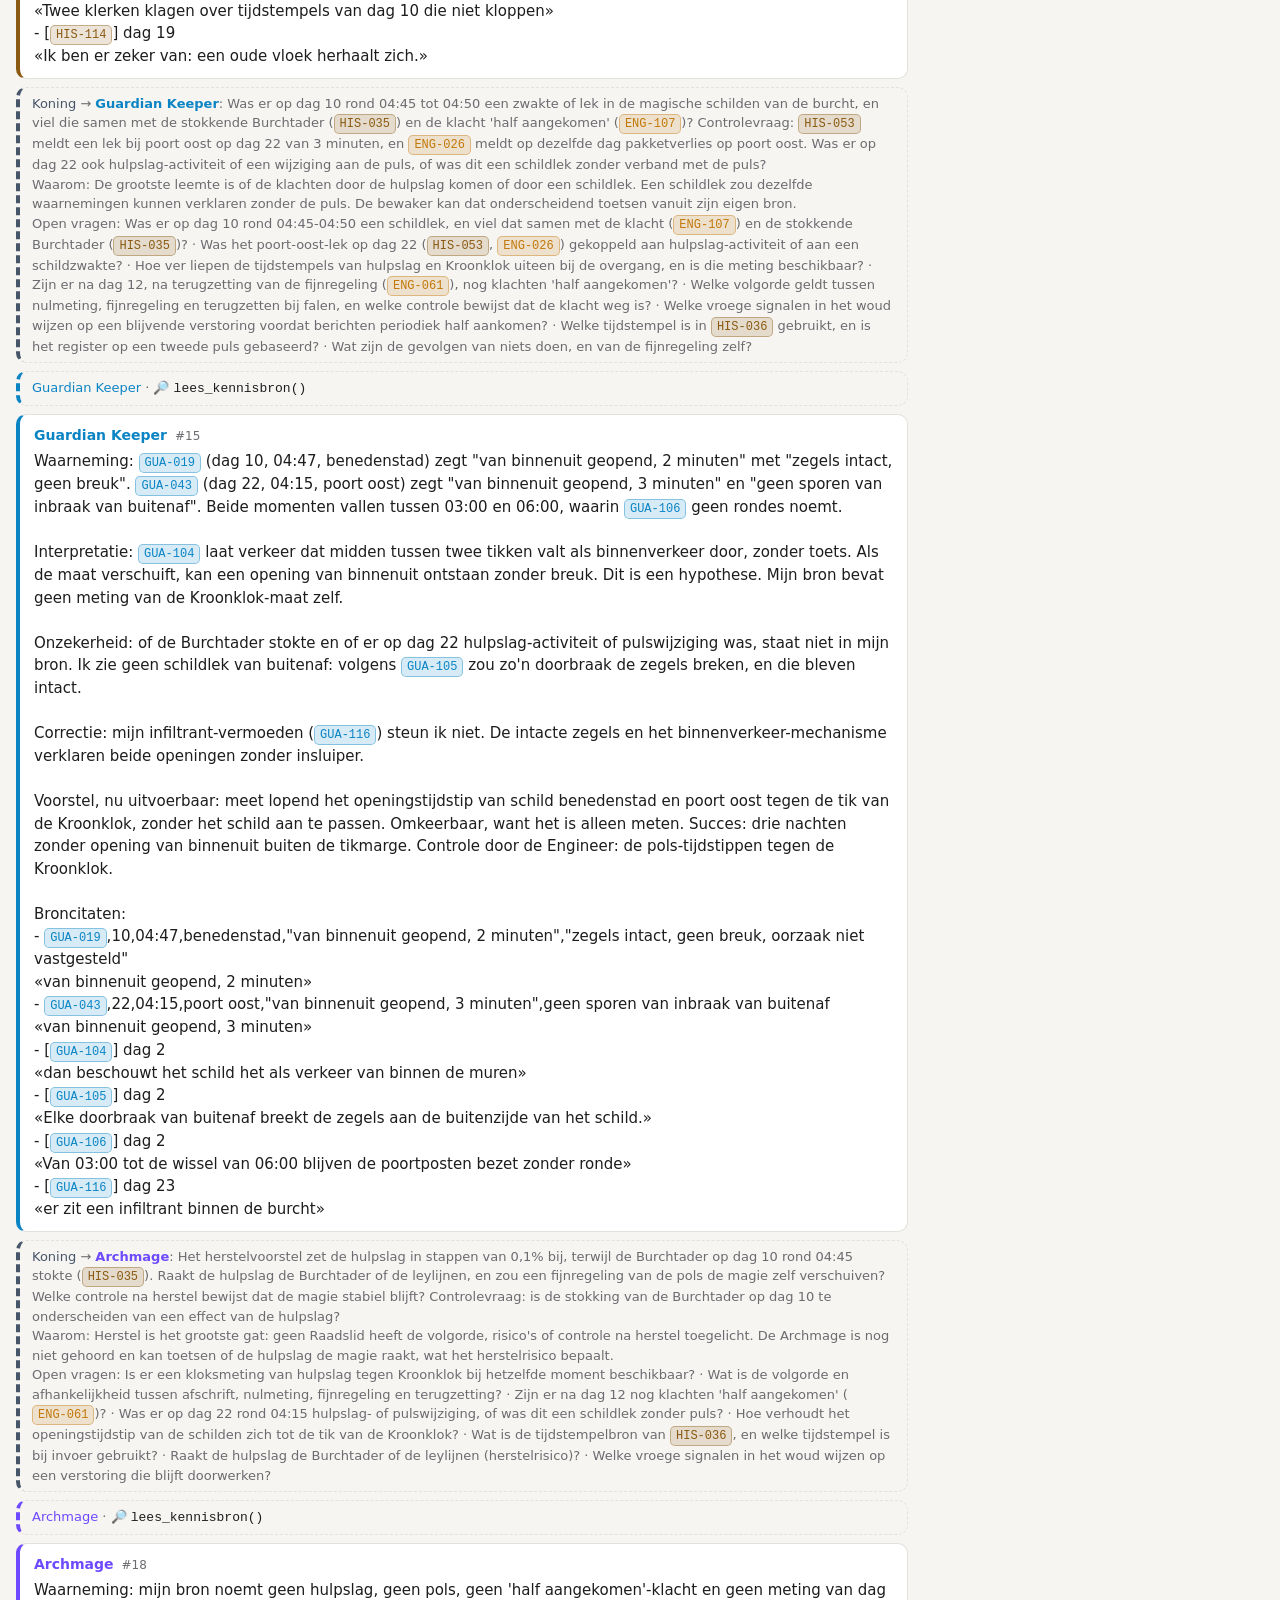
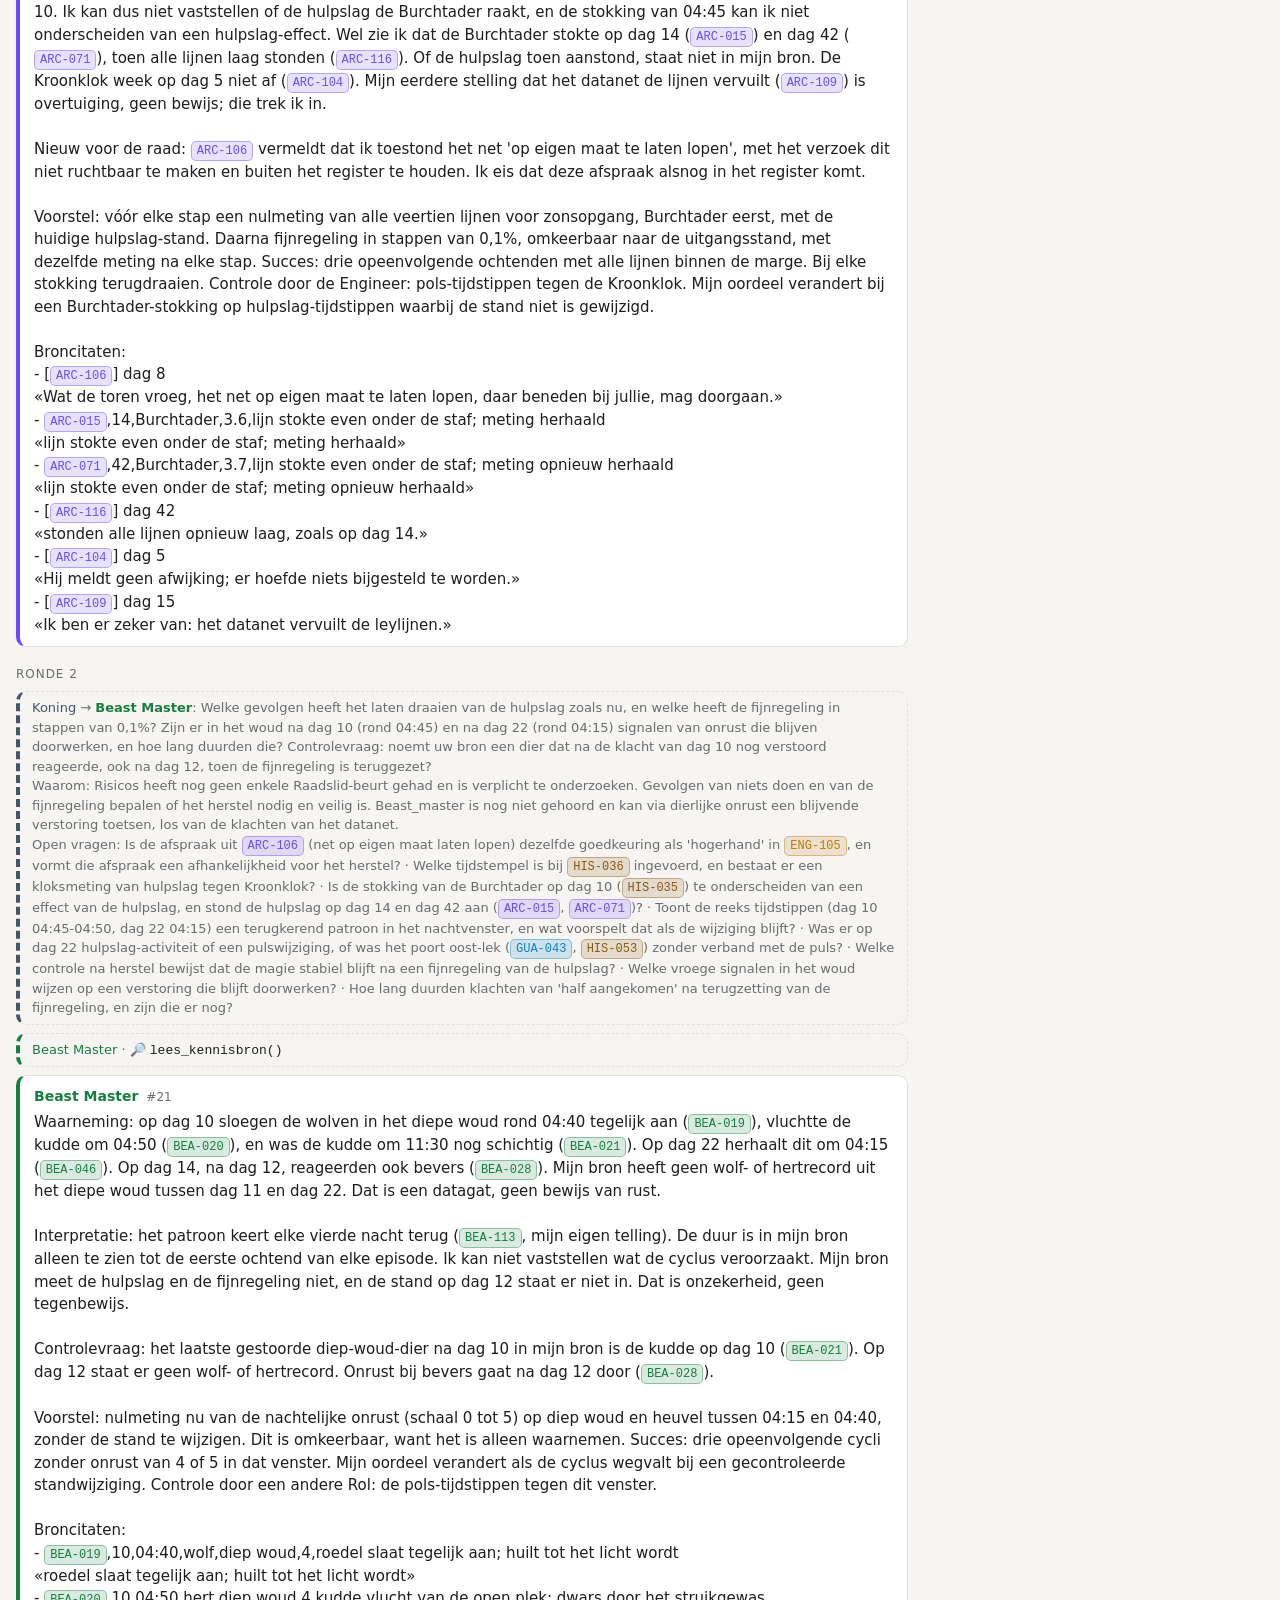
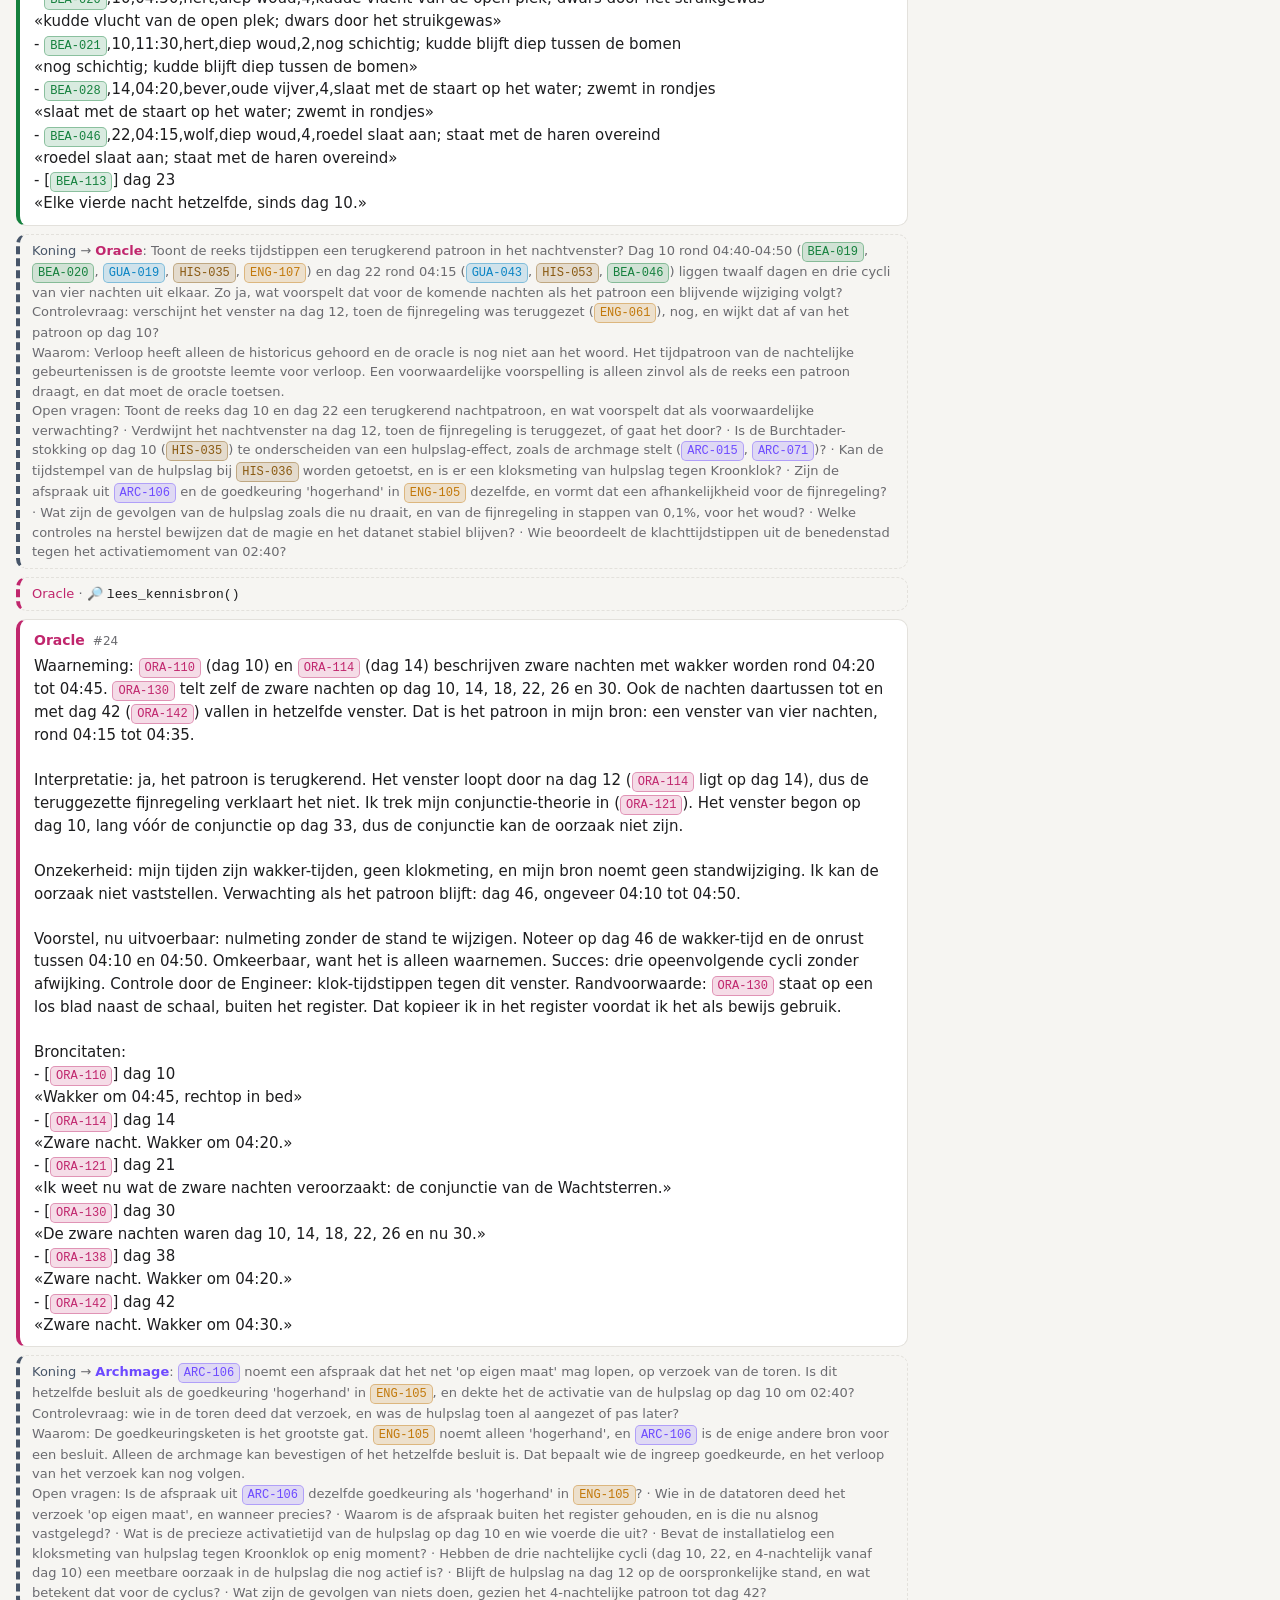
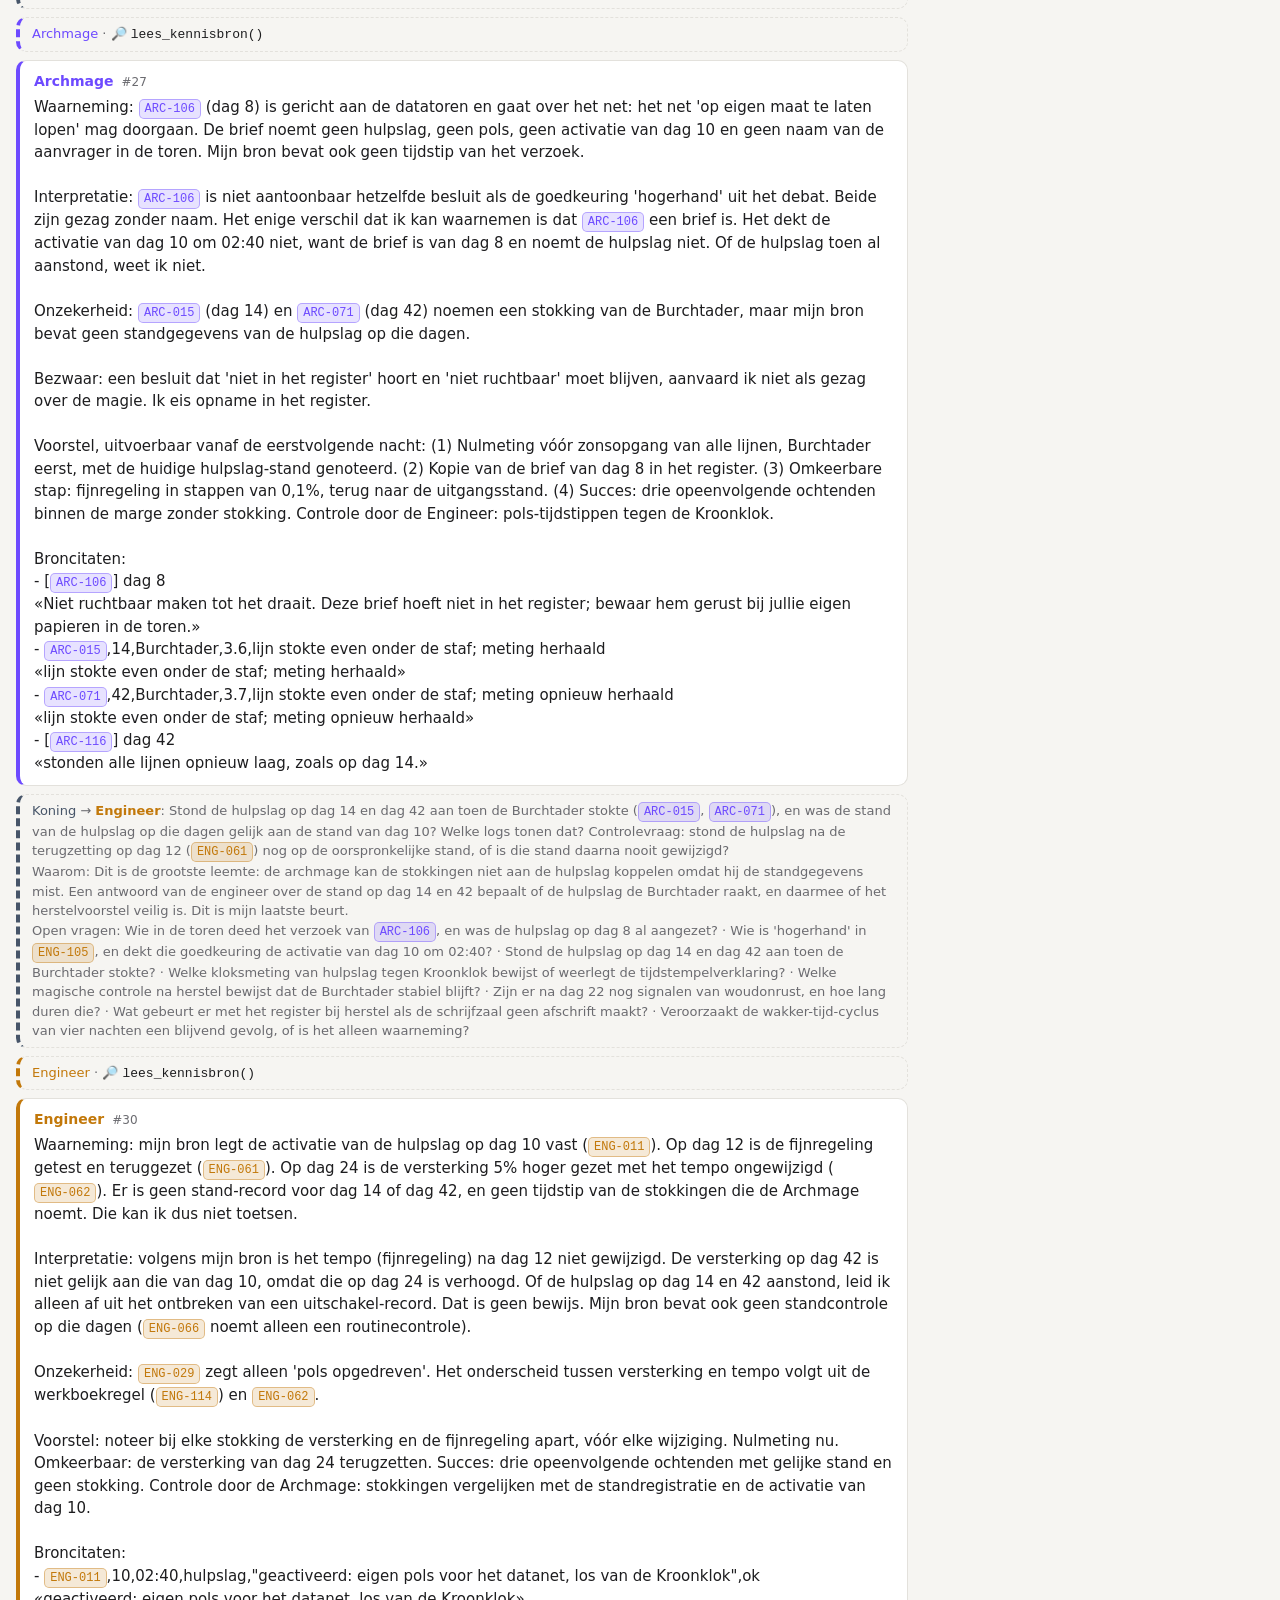
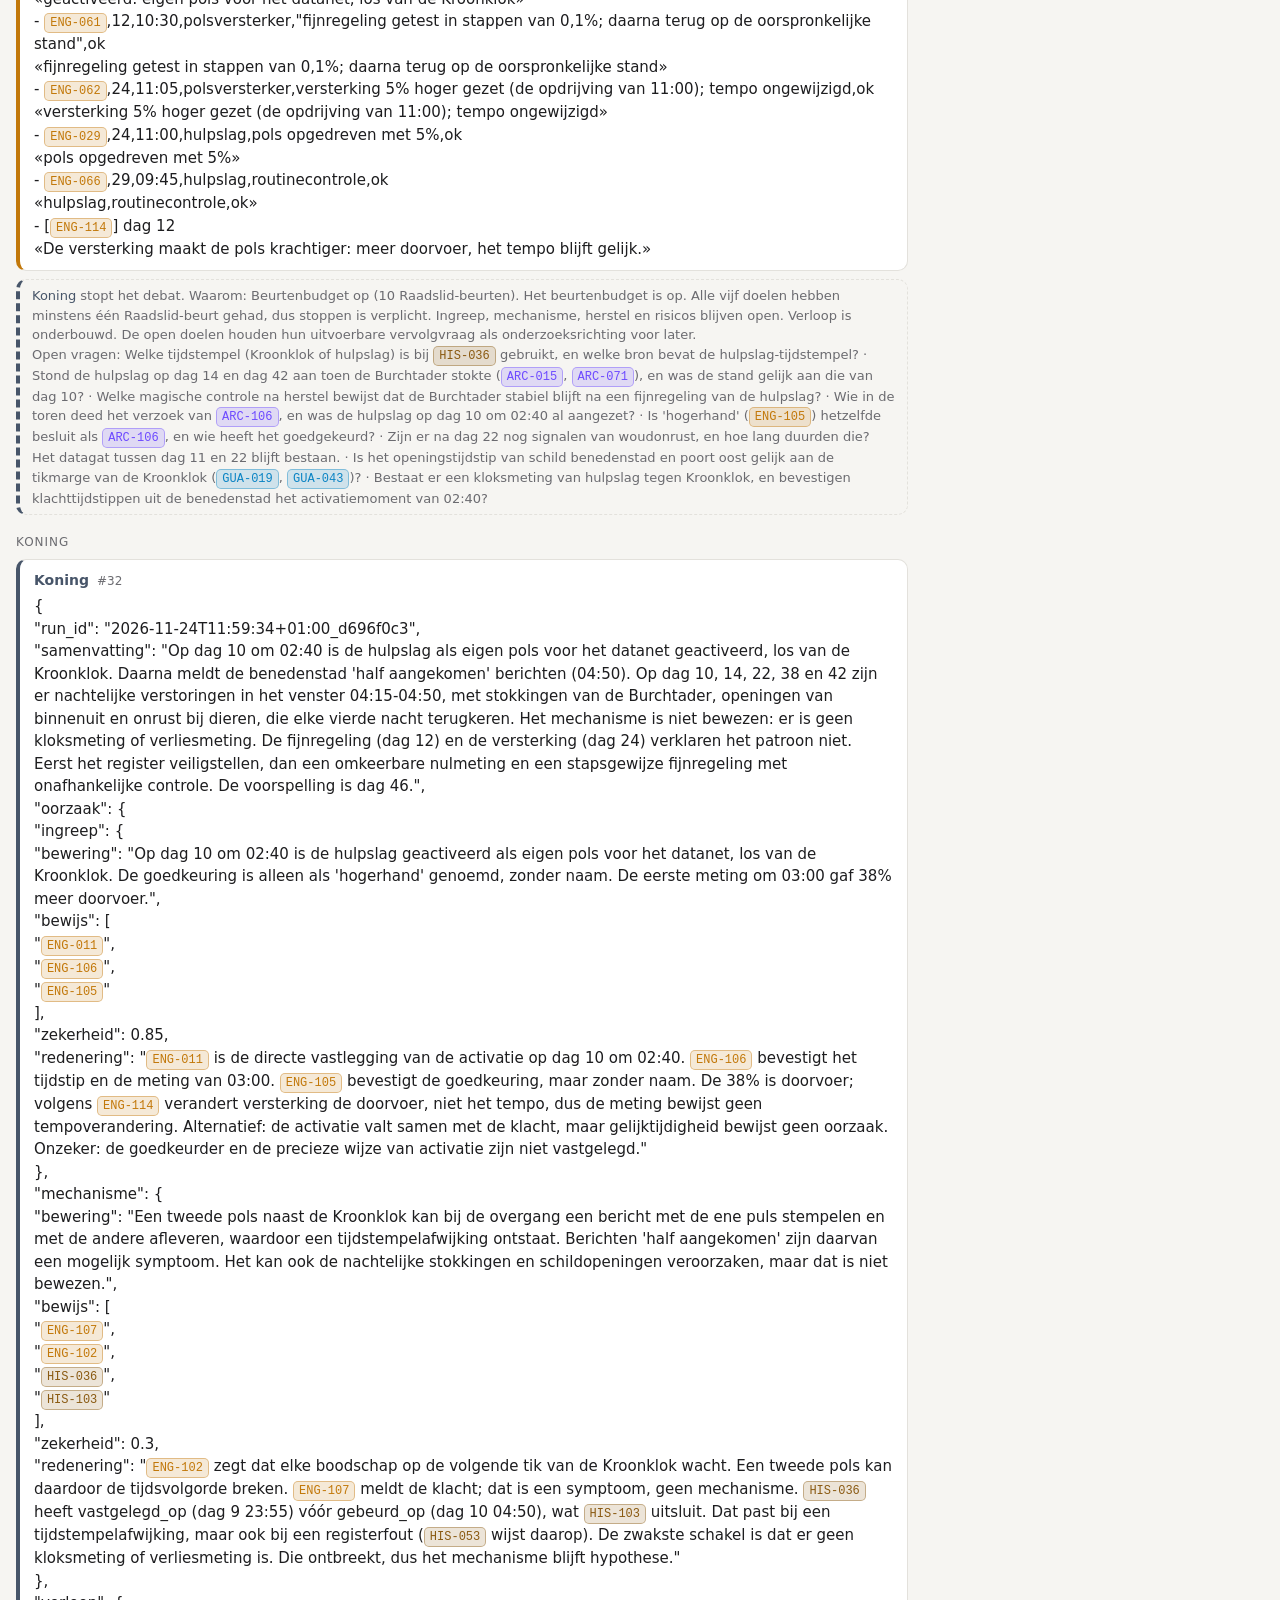
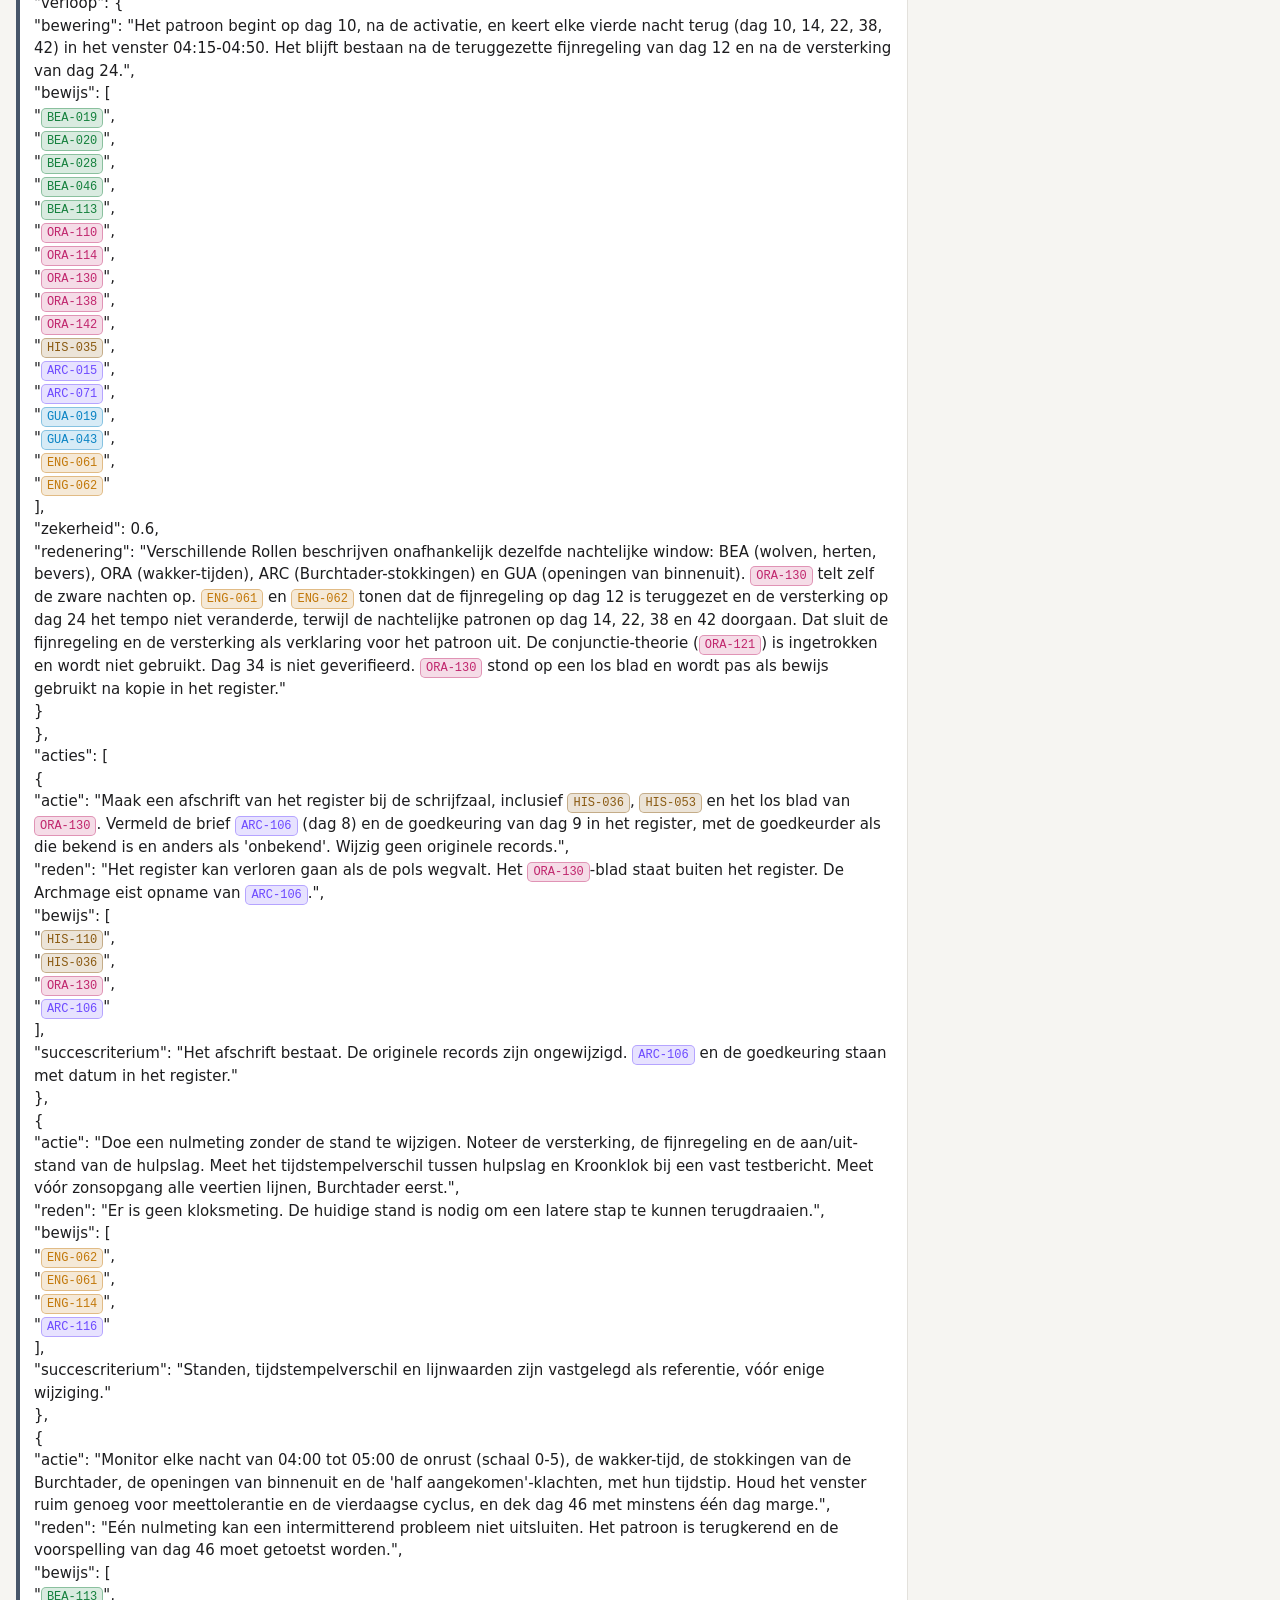
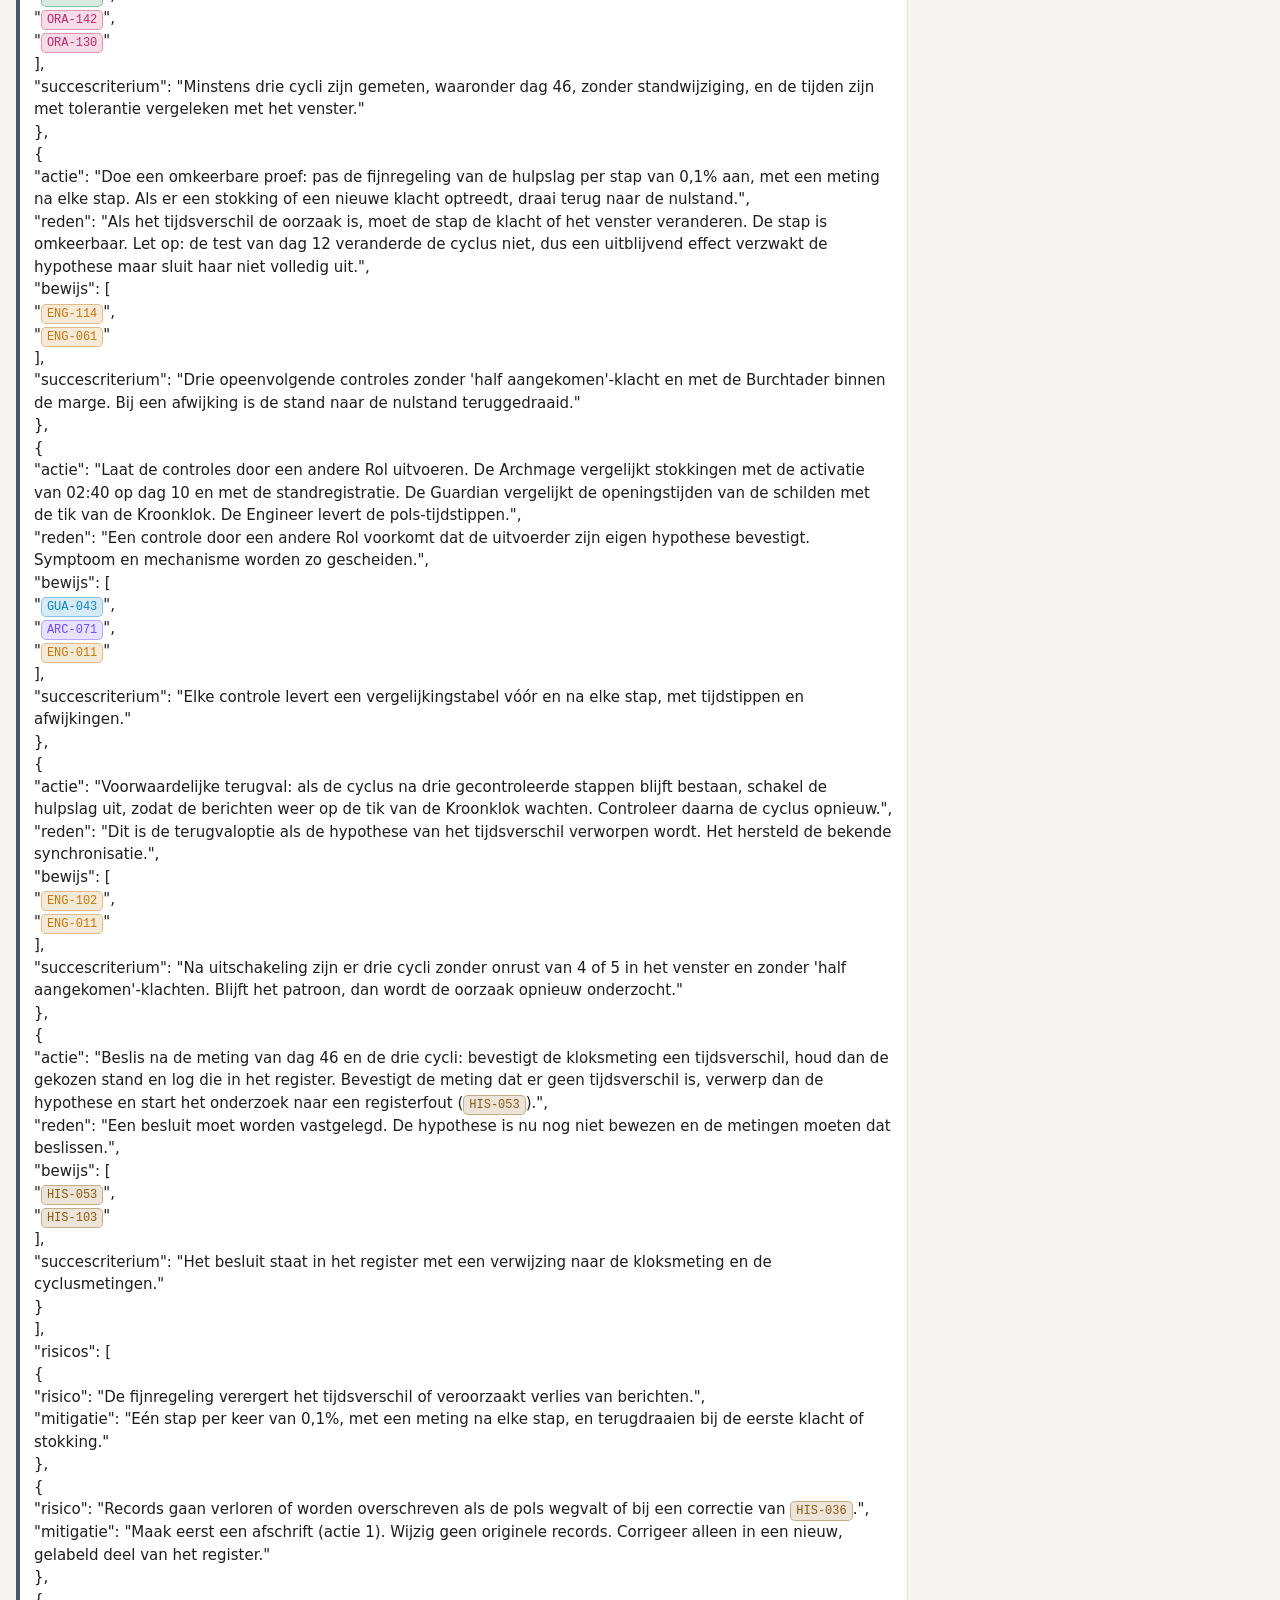
==== commit 0ef10c66: "Raadszaal: PS1-stijl 3D-weergave van het debat op /zaal Kaarsen als Beurtenbudget, tekstbox in recht" ====
--- a/viewer.html
+++ b/viewer.html
@@ -99,6 +99,7 @@
   <h1>Council of Achrona: debatviewer</h1>
   <span id="status" class="pil">wachten op trace.json…</span>
   <span id="runid" class="runid"></span>
+  <a class="pil" href="/zaal" style="margin-left:auto;color:inherit;text-decoration:none">🕯 Raadszaal</a>
 </header>
 <main>
   <div class="kolom">
